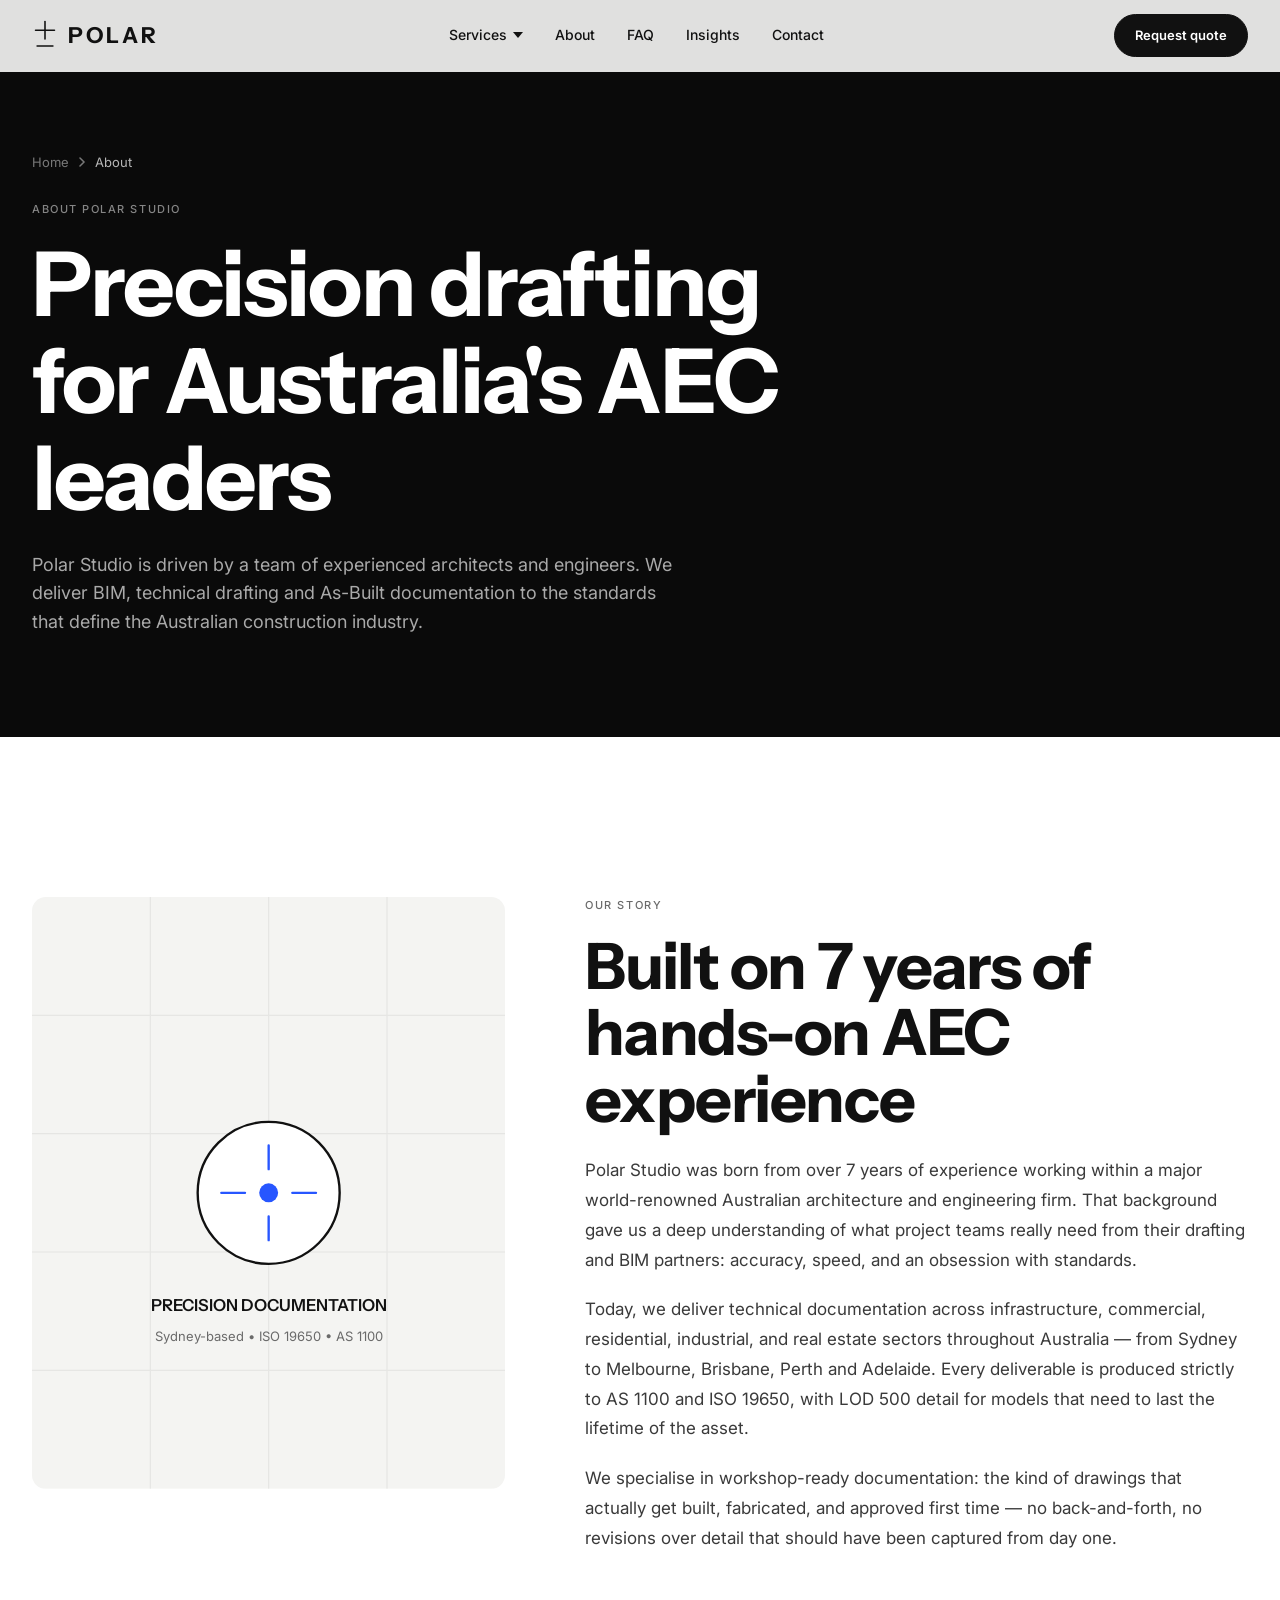
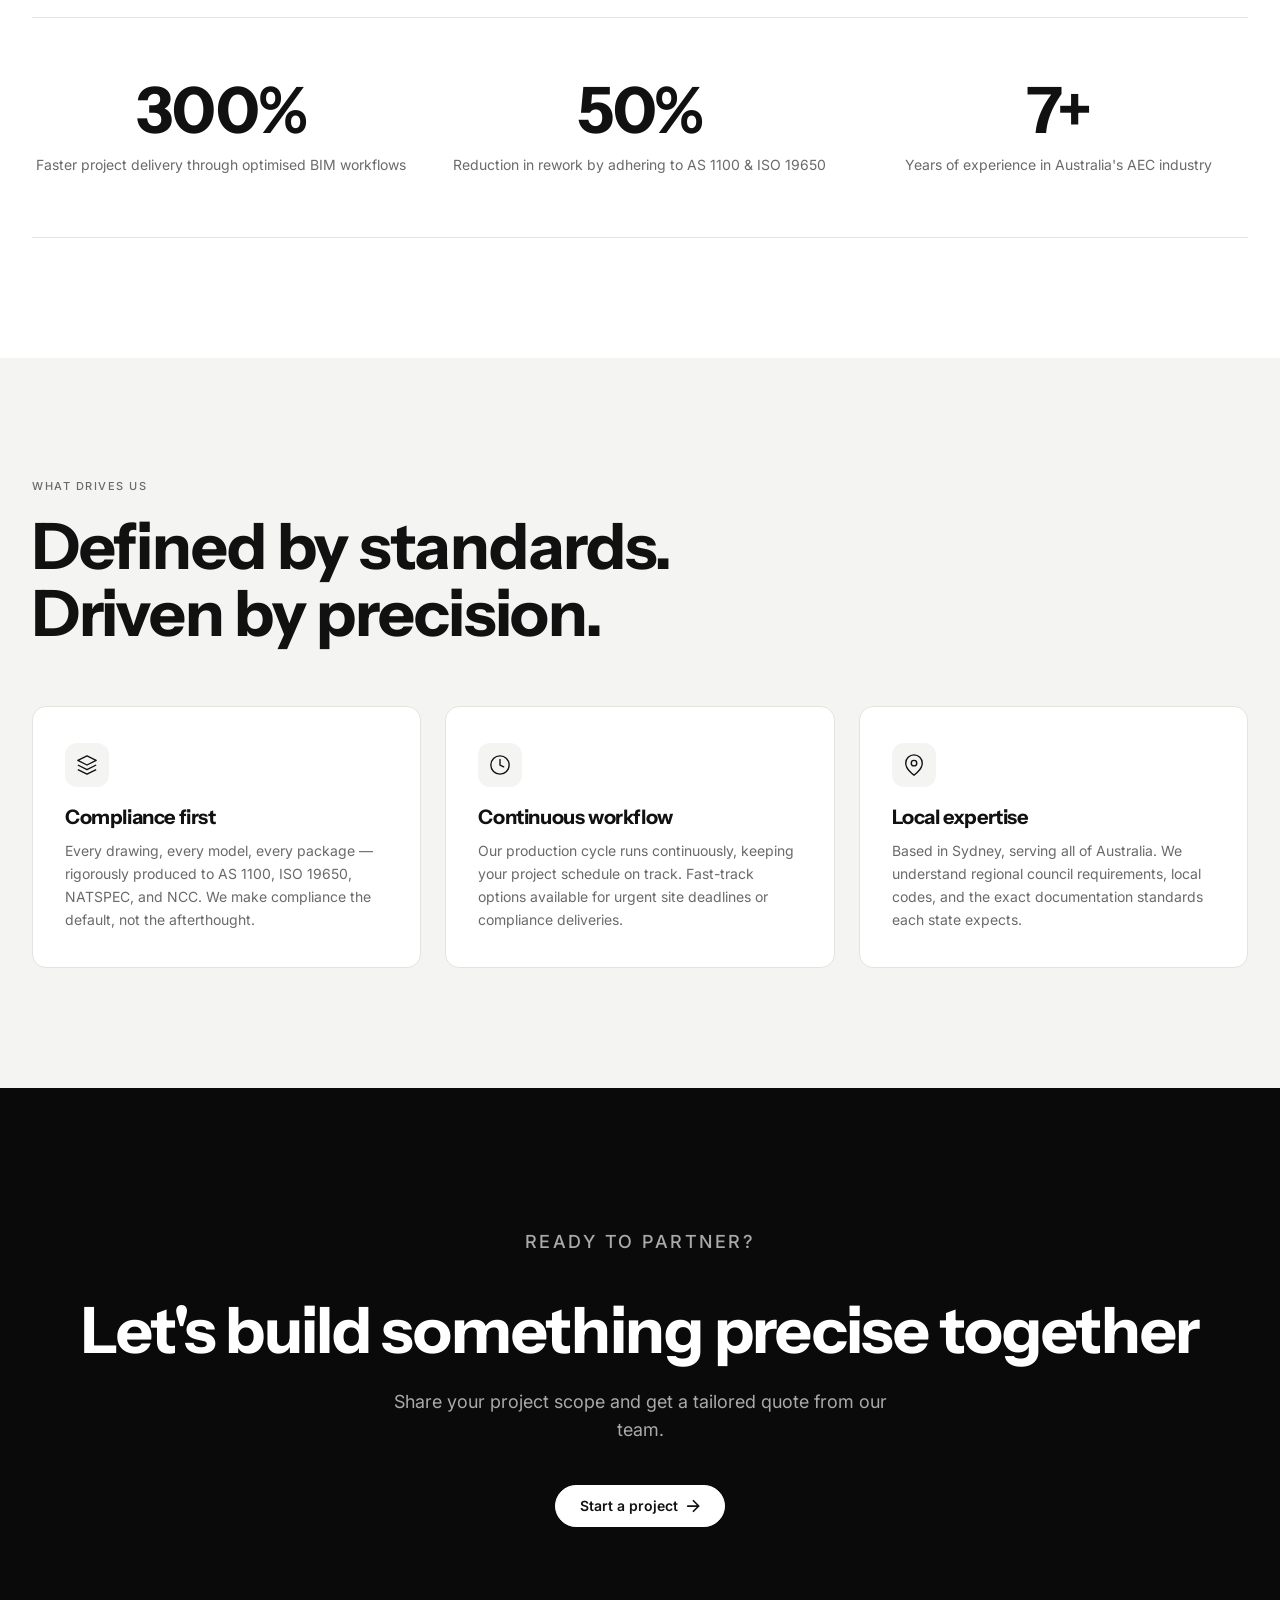
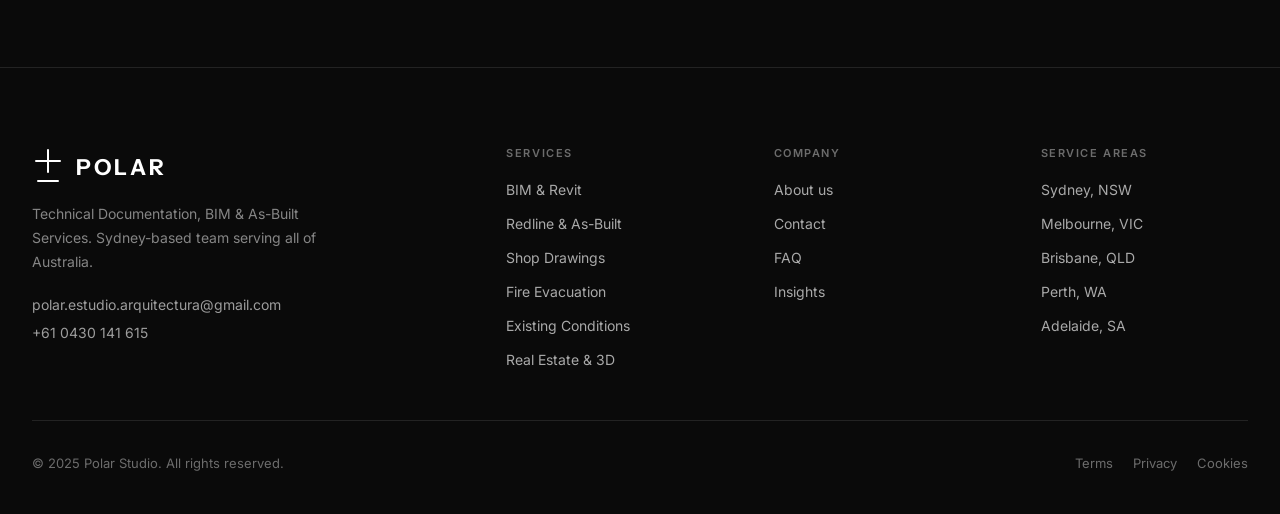
==== about.html @ b39fc2d1 "Add files via upload" ====
<!DOCTYPE html>
<html lang="en-AU">
<head>
<meta charset="UTF-8"/>
<meta name="viewport" content="width=device-width, initial-scale=1.0"/>
<title>About Polar Studio | BIM & Technical Drafting Experts Australia</title>
<meta name="description" content="Polar Studio is driven by experienced architects and engineers with 7+ years in BIM, technical drafting and As-Built services. AS 1100 & ISO 19650 compliant. Sydney-based, serving Australia."/>
<meta property="og:title" content="About Polar Studio | AEC Drafting Experts"/>
<meta property="og:description" content="7+ years delivering technical excellence in BIM, drafting and As-Built documentation across Australia."/>
<link rel="canonical" href="https://polarstudio.com.au/about.html"/>
<link rel="icon" href="favicon.svg" type="image/svg+xml"/>
<link rel="preconnect" href="https://fonts.googleapis.com"/>
<link rel="preconnect" href="https://fonts.gstatic.com" crossorigin/>
<link href="https://fonts.googleapis.com/css2?family=Instrument+Sans:wght@400;500;600;700&family=Inter:wght@300;400;500;600;700&display=swap" rel="stylesheet"/>
<link rel="stylesheet" href="polar.css"/>

<!-- Google Analytics 4 -->
<script async src="https://www.googletagmanager.com/gtag/js?id=G-6DPJ8CY549"></script>
<script>
  window.dataLayer = window.dataLayer || [];
  function gtag(){dataLayer.push(arguments);}
  gtag('js', new Date());
  gtag('config', 'G-6DPJ8CY549');
</script>

<style>
/* About-specific */
.values-grid { display: grid; grid-template-columns: repeat(3, 1fr); gap: 24px; margin-top: 60px; }
.value-card { background: var(--bg-alt); border: 1px solid var(--line); border-radius: var(--radius-lg); padding: 36px 32px; transition: border-color 0.2s, transform 0.2s; }
.value-card:hover { border-color: #c8c8c4; transform: translateY(-2px); }
.value-icon { width: 44px; height: 44px; display: flex; align-items: center; justify-content: center; background: var(--bg); border-radius: 12px; margin-bottom: 20px; }
.value-icon svg { width: 22px; height: 22px; }
.value-card h3 { font-size: 20px; margin-bottom: 10px; }
.value-card p { color: var(--ink-mute); font-size: 14px; line-height: 1.65; }
.stat-row { display: grid; grid-template-columns: repeat(3, 1fr); gap: 40px; margin-top: 64px; padding: 60px 0; border-top: 1px solid var(--line); border-bottom: 1px solid var(--line); }
.stat { text-align: center; }
.stat-num { font-family: var(--font-display); font-size: clamp(44px, 5vw, 64px); font-weight: 700; letter-spacing: -0.02em; line-height: 1; margin-bottom: 12px; }
.stat-label { font-size: 14px; color: var(--ink-mute); }
.mission-row { display: grid; grid-template-columns: 1fr 1.4fr; gap: 80px; align-items: start; margin-top: 40px; }
.mission-img { width: 100%; aspect-ratio: 4/5; object-fit: cover; border-radius: var(--radius-lg); }
@media (max-width: 768px) {
  .values-grid, .stat-row { grid-template-columns: 1fr; gap: 20px; }
  .mission-row { grid-template-columns: 1fr; gap: 32px; }
}
</style>
</head>
<body>

<!-- NAV (same shared structure) -->
<nav class="nav" id="mainNav">
  <div class="nav-inner">
    <a href="index.html" class="nav-logo">
      <svg class="nav-logo-icon" viewBox="0 0 32 38" fill="none"><line x1="16" y1="2" x2="16" y2="24" stroke="currentColor" stroke-width="2" stroke-linecap="round"/><line x1="4" y1="13" x2="28" y2="13" stroke="currentColor" stroke-width="2" stroke-linecap="round"/><line x1="6" y1="33" x2="26" y2="33" stroke="currentColor" stroke-width="2" stroke-linecap="round"/></svg>
      <span class="nav-logo-text">POLAR</span>
    </a>
    <div class="nav-links">
      <div class="nav-dropdown">
        <span class="nav-dropdown-toggle">Services <svg viewBox="0 0 10 6" fill="currentColor"><path d="M0 0l5 6 5-6z"/></svg></span>
        <div class="nav-dropdown-panel">
          <a href="index.html#bim" class="mega-link"><span class="mega-link-icon"><svg viewBox="0 0 24 24" fill="none"><path d="M12 2L2 7l10 5 10-5-10-5zM2 17l10 5 10-5M2 12l10 5 10-5" stroke="currentColor" stroke-width="1.5" stroke-linejoin="round"/></svg></span><div><strong>BIM &amp; Revit Support</strong><span>LOD 200–500, ISO 19650 certified</span></div></a>
          <a href="index.html#redline" class="mega-link"><span class="mega-link-icon"><svg viewBox="0 0 24 24" fill="none"><path d="M11 4H4a2 2 0 0 0-2 2v14a2 2 0 0 0 2 2h14a2 2 0 0 0 2-2v-7M18.5 2.5a2.1 2.1 0 0 1 3 3L12 15l-4 1 1-4z" stroke="currentColor" stroke-width="1.5" stroke-linecap="round" stroke-linejoin="round"/></svg></span><div><strong>Redline &amp; As-Built</strong><span>Convert markups to digital files</span></div></a>
          <a href="index.html#shop" class="mega-link"><span class="mega-link-icon"><svg viewBox="0 0 24 24" fill="none"><rect x="3" y="3" width="18" height="18" rx="2" stroke="currentColor" stroke-width="1.5"/><path d="M3 9h18M9 21V9" stroke="currentColor" stroke-width="1.5"/></svg></span><div><strong>Shop Drawings</strong><span>Fabrication-ready drafting</span></div></a>
          <a href="index.html#fire" class="mega-link"><span class="mega-link-icon"><svg viewBox="0 0 24 24" fill="none"><path d="M12 2s-5 5-5 10a5 5 0 0 0 10 0c0-3-2-5-2-8-2 2-3 5-3 5s-2-3 0-7z" stroke="currentColor" stroke-width="1.5" stroke-linejoin="round"/></svg></span><div><strong>Fire Evacuation</strong><span>AS 3745:2010 compliant</span></div></a>
          <a href="index.html#existing" class="mega-link"><span class="mega-link-icon"><svg viewBox="0 0 24 24" fill="none"><path d="M21 10c0 7-9 13-9 13s-9-6-9-13a9 9 0 0 1 18 0z" stroke="currentColor" stroke-width="1.5"/><circle cx="12" cy="10" r="3" stroke="currentColor" stroke-width="1.5"/></svg></span><div><strong>Existing Conditions</strong><span>Precise on-site measurement</span></div></a>
          <a href="index.html#realestate" class="mega-link"><span class="mega-link-icon"><svg viewBox="0 0 24 24" fill="none"><path d="M3 9l9-7 9 7v11a2 2 0 0 1-2 2H5a2 2 0 0 1-2-2z" stroke="currentColor" stroke-width="1.5"/><path d="M9 22V12h6v10" stroke="currentColor" stroke-width="1.5"/></svg></span><div><strong>Real Estate &amp; 3D</strong><span>Marketing visuals & rendering</span></div></a>
        </div>
      </div>
      <a href="about.html" class="nav-link">About</a>
      <a href="index.html#faq" class="nav-link">FAQ</a>
      <a href="insights.html" class="nav-link">Insights</a>
      <a href="contact.html" class="nav-link">Contact</a>
    </div>
    <a href="contact.html" class="nav-cta">Request quote</a>
    <button class="nav-mobile-toggle" id="mobileToggle" aria-label="Menu" aria-expanded="false">
      <svg class="icon-menu" viewBox="0 0 24 24" fill="none" stroke="currentColor" stroke-width="1.5"><line x1="4" y1="12" x2="20" y2="12"/><line x1="4" y1="6" x2="20" y2="6"/><line x1="4" y1="18" x2="20" y2="18"/></svg>
      <svg class="icon-close" viewBox="0 0 24 24" fill="none" stroke="currentColor" stroke-width="1.5"><line x1="6" y1="6" x2="18" y2="18"/><line x1="18" y1="6" x2="6" y2="18"/></svg>
    </button>
  </div>
  <div id="mm" class="mobile-menu">
    <a href="index.html#bim">BIM &amp; Revit Support</a>
    <a href="index.html#redline">Redline &amp; As-Built</a>
    <a href="index.html#shop">Shop Drawings</a>
    <a href="index.html#fire">Fire Evacuation</a>
    <a href="index.html#existing">Existing Conditions</a>
    <a href="index.html#realestate">Real Estate &amp; 3D</a>
    <a href="about.html">About</a>
    <a href="index.html#faq">FAQ</a>
    <a href="insights.html">Insights</a>
    <a href="contact.html" class="mobile-cta">Request quote →</a>
  </div>
</nav>

<!-- PAGE HERO -->
<section class="page-hero">
  <div class="container">
    <nav class="breadcrumb" aria-label="Breadcrumb">
      <a href="index.html">Home</a>
      <svg width="10" height="10" viewBox="0 0 10 10" fill="none"><path d="M3 1l4 4-4 4" stroke="currentColor" stroke-width="1.5" stroke-linecap="round"/></svg>
      <span>About</span>
    </nav>
    <p class="eyebrow">About Polar Studio</p>
    <h1 class="h1">Precision drafting<br/>for Australia's AEC leaders</h1>
    <p class="lead">Polar Studio is driven by a team of experienced architects and engineers. We deliver BIM, technical drafting and As-Built documentation to the standards that define the Australian construction industry.</p>
  </div>
</section>

<!-- STORY SECTION -->
<section class="section section-white">
  <div class="container">
    <div class="mission-row">
      <svg class="mission-img" viewBox="0 0 400 500" fill="none" xmlns="http://www.w3.org/2000/svg" role="img" aria-label="Polar Studio technical team">
        <rect width="400" height="500" fill="#f4f4f2"/>
        <g opacity="0.06">
          <line x1="0" y1="100" x2="400" y2="100" stroke="#111" stroke-width="1"/>
          <line x1="0" y1="200" x2="400" y2="200" stroke="#111" stroke-width="1"/>
          <line x1="0" y1="300" x2="400" y2="300" stroke="#111" stroke-width="1"/>
          <line x1="0" y1="400" x2="400" y2="400" stroke="#111" stroke-width="1"/>
          <line x1="100" y1="0" x2="100" y2="500" stroke="#111" stroke-width="1"/>
          <line x1="200" y1="0" x2="200" y2="500" stroke="#111" stroke-width="1"/>
          <line x1="300" y1="0" x2="300" y2="500" stroke="#111" stroke-width="1"/>
        </g>
        <g transform="translate(200, 250)">
          <circle cx="0" cy="0" r="60" fill="white" stroke="#111" stroke-width="2"/>
          <path d="M0,-40 L0,-20 M-40,0 L-20,0 M40,0 L20,0 M0,20 L0,40" stroke="#2756ff" stroke-width="2" stroke-linecap="round"/>
          <circle cx="0" cy="0" r="8" fill="#2756ff"/>
        </g>
        <text x="200" y="350" font-family="Instrument Sans, sans-serif" font-size="14" font-weight="600" fill="#111" text-anchor="middle">PRECISION DOCUMENTATION</text>
        <text x="200" y="375" font-family="Inter, sans-serif" font-size="11" fill="#6a6a6a" text-anchor="middle">Sydney-based • ISO 19650 • AS 1100</text>
      </svg>
      <div>
        <p class="eyebrow">Our Story</p>
        <h2 class="h2" style="margin-bottom:24px;">Built on 7 years of hands-on AEC experience</h2>
        <p style="font-size:17px; color:var(--ink-soft); line-height:1.75; margin-bottom:20px;">Polar Studio was born from over 7 years of experience working within a major world-renowned Australian architecture and engineering firm. That background gave us a deep understanding of what project teams really need from their drafting and BIM partners: accuracy, speed, and an obsession with standards.</p>
        <p style="font-size:17px; color:var(--ink-soft); line-height:1.75; margin-bottom:20px;">Today, we deliver technical documentation across infrastructure, commercial, residential, industrial, and real estate sectors throughout Australia — from Sydney to Melbourne, Brisbane, Perth and Adelaide. Every deliverable is produced strictly to AS 1100 and ISO 19650, with LOD 500 detail for models that need to last the lifetime of the asset.</p>
        <p style="font-size:17px; color:var(--ink-soft); line-height:1.75;">We specialise in workshop-ready documentation: the kind of drawings that actually get built, fabricated, and approved first time — no back-and-forth, no revisions over detail that should have been captured from day one.</p>
      </div>
    </div>

    <!-- Stats row -->
    <div class="stat-row">
      <div class="stat">
        <div class="stat-num">300%</div>
        <div class="stat-label">Faster project delivery through optimised BIM workflows</div>
      </div>
      <div class="stat">
        <div class="stat-num">50%</div>
        <div class="stat-label">Reduction in rework by adhering to AS 1100 &amp; ISO 19650</div>
      </div>
      <div class="stat">
        <div class="stat-num">7+</div>
        <div class="stat-label">Years of experience in Australia's AEC industry</div>
      </div>
    </div>
  </div>
</section>

<!-- VALUES SECTION -->
<section class="section">
  <div class="container">
    <div style="max-width:640px;">
      <p class="eyebrow">What drives us</p>
      <h2 class="h2">Defined by standards.<br/>Driven by precision.</h2>
    </div>
    <div class="values-grid">
      <div class="value-card">
        <div class="value-icon">
          <svg viewBox="0 0 24 24" fill="none"><path d="M12 2L2 7l10 5 10-5-10-5zM2 17l10 5 10-5M2 12l10 5 10-5" stroke="currentColor" stroke-width="1.5" stroke-linejoin="round"/></svg>
        </div>
        <h3 class="h4">Compliance first</h3>
        <p>Every drawing, every model, every package — rigorously produced to AS 1100, ISO 19650, NATSPEC, and NCC. We make compliance the default, not the afterthought.</p>
      </div>
      <div class="value-card">
        <div class="value-icon">
          <svg viewBox="0 0 24 24" fill="none"><circle cx="12" cy="12" r="10" stroke="currentColor" stroke-width="1.5"/><path d="M12 6v6l4 2" stroke="currentColor" stroke-width="1.5" stroke-linecap="round"/></svg>
        </div>
        <h3 class="h4">Continuous workflow</h3>
        <p>Our production cycle runs continuously, keeping your project schedule on track. Fast-track options available for urgent site deadlines or compliance deliveries.</p>
      </div>
      <div class="value-card">
        <div class="value-icon">
          <svg viewBox="0 0 24 24" fill="none"><path d="M21 10c0 7-9 13-9 13s-9-6-9-13a9 9 0 0 1 18 0z" stroke="currentColor" stroke-width="1.5"/><circle cx="12" cy="10" r="3" stroke="currentColor" stroke-width="1.5"/></svg>
        </div>
        <h3 class="h4">Local expertise</h3>
        <p>Based in Sydney, serving all of Australia. We understand regional council requirements, local codes, and the exact documentation standards each state expects.</p>
      </div>
    </div>
  </div>
</section>

<!-- CTA -->
<section class="cta-final">
  <div class="container">
    <p class="eyebrow">Ready to partner?</p>
    <h2 class="h2" style="color:var(--bg-alt);">Let's build something precise together</h2>
    <p>Share your project scope and get a tailored quote from our team.</p>
    <a href="contact.html" class="btn btn-light btn-arrow">Start a project
      <svg viewBox="0 0 16 16" fill="none"><path d="M2 8h12.5M14.5 8L8.5 2M14.5 8l-6 6" stroke="currentColor" stroke-width="2" stroke-linecap="round" stroke-linejoin="round"/></svg>
    </a>
  </div>
</section>

<!-- FOOTER -->
<footer>
  <div class="container">
    <div class="footer-grid">
      <div class="footer-brand-block">
        <a href="index.html" class="footer-logo">
          <svg class="footer-logo-icon" viewBox="0 0 32 38" fill="none"><line x1="16" y1="2" x2="16" y2="24" stroke="currentColor" stroke-width="2" stroke-linecap="round"/><line x1="4" y1="13" x2="28" y2="13" stroke="currentColor" stroke-width="2" stroke-linecap="round"/><line x1="6" y1="33" x2="26" y2="33" stroke="currentColor" stroke-width="2" stroke-linecap="round"/></svg>
          <span class="footer-brand-text">POLAR</span>
        </a>
        <p class="footer-desc">Technical Documentation, BIM &amp; As-Built Services. Sydney-based team serving all of Australia.</p>
        <div class="footer-contact">
          <a href="mailto:polar.estudio.arquitectura@gmail.com">polar.estudio.arquitectura@gmail.com</a>
          <a href="tel:+610430141615">+61 0430 141 615</a>
        </div>
      </div>
      <div class="footer-col">
        <h4>Services</h4>
        <ul>
          <li><a href="index.html#bim">BIM &amp; Revit</a></li>
          <li><a href="index.html#redline">Redline &amp; As-Built</a></li>
          <li><a href="index.html#shop">Shop Drawings</a></li>
          <li><a href="index.html#fire">Fire Evacuation</a></li>
          <li><a href="index.html#existing">Existing Conditions</a></li>
          <li><a href="index.html#realestate">Real Estate &amp; 3D</a></li>
        </ul>
      </div>
      <div class="footer-col">
        <h4>Company</h4>
        <ul>
          <li><a href="about.html">About us</a></li>
          <li><a href="contact.html">Contact</a></li>
          <li><a href="index.html#faq">FAQ</a></li>
          <li><a href="insights.html">Insights</a></li>
        </ul>
      </div>
      <div class="footer-col">
        <h4>Service Areas</h4>
        <ul>
          <li><a href="index.html">Sydney, NSW</a></li>
          <li><a href="index.html">Melbourne, VIC</a></li>
          <li><a href="index.html">Brisbane, QLD</a></li>
          <li><a href="index.html">Perth, WA</a></li>
          <li><a href="index.html">Adelaide, SA</a></li>
        </ul>
      </div>
    </div>
    <div class="footer-bottom">
      <span>© 2025 Polar Studio. All rights reserved.</span>
      <div class="footer-bottom-links">
        <a href="#">Terms</a>
        <a href="#">Privacy</a>
        <a href="#">Cookies</a>
      </div>
    </div>
  </div>
</footer>

<script>
// Nav scroll state
const nav = document.getElementById('mainNav');
window.addEventListener('scroll', () => { nav.classList.toggle('scrolled', window.scrollY > 20); });

// Mobile menu toggle (hamburger <-> X icon, body lock, close on link click)
const mm = document.getElementById('mm');
const mobileToggle = document.getElementById('mobileToggle');
mobileToggle.addEventListener('click', () => {
  const isOpen = mm.classList.toggle('open');
  document.body.classList.toggle('menu-open', isOpen);
  mobileToggle.setAttribute('aria-expanded', isOpen ? 'true' : 'false');
});
// Close mobile menu when any link is clicked
document.querySelectorAll('#mm a').forEach(a => {
  a.addEventListener('click', () => {
    mm.classList.remove('open');
    document.body.classList.remove('menu-open');
    mobileToggle.setAttribute('aria-expanded', 'false');
  });
});
// Close on Escape key
document.addEventListener('keydown', (e) => {
  if (e.key === 'Escape' && mm.classList.contains('open')) {
    mm.classList.remove('open');
    document.body.classList.remove('menu-open');
    mobileToggle.setAttribute('aria-expanded', 'false');
  }
});
</script>

</body>
</html>
---- polar.css ----
/* ═══════════════════════════════════════════
   POLAR STUDIO — v1.1 (dropdown + mobile fixes)
   ═══════════════════════════════════════════ */

*, *::before, *::after { box-sizing: border-box; margin: 0; padding: 0; }

:root {
  --bg: #f4f4f2;
  --bg-alt: #ffffff;
  --bg-dark: #0a0a0a;
  --ink: #111111;
  --ink-soft: #3a3a3a;
  --ink-mute: #6a6a6a;
  --line: #e4e3df;
  --line-dark: rgba(255,255,255,0.1);
  --accent: #2756ff;
  --font-display: 'Instrument Sans', sans-serif;
  --font-body: 'Inter', sans-serif;
  --nav-h: 72px;
  --radius: 10px;
  --radius-lg: 14px;
  --ease: cubic-bezier(.2,.6,.2,1);
}

html { scroll-behavior: smooth; }
body {
  font-family: var(--font-body);
  background: var(--bg);
  color: var(--ink);
  font-size: 15px;
  line-height: 1.6;
  -webkit-font-smoothing: antialiased;
  overflow-x: hidden;
}
a { text-decoration: none; color: inherit; }
ul { list-style: none; }
img { display: block; max-width: 100%; }
button { font-family: inherit; cursor: pointer; border: none; background: none; }

/* ═══ NAV ═══ */
.nav {
  position: fixed;
  top: 0; left: 0; right: 0;
  z-index: 100;
  height: var(--nav-h);
  display: flex;
  align-items: center;
  transition: background 0.3s var(--ease), border-color 0.3s var(--ease);
  background: rgba(244,244,242,0.92);
  backdrop-filter: blur(12px);
  -webkit-backdrop-filter: blur(12px);
  border-bottom: 1px solid transparent;
}
.nav.scrolled { border-bottom-color: var(--line); }
.nav-inner {
  max-width: 1280px;
  margin: 0 auto;
  padding: 0 32px;
  width: 100%;
  display: flex;
  align-items: center;
  justify-content: space-between;
  gap: 24px;
}
.nav-logo {
  display: flex;
  align-items: center;
  gap: 10px;
  color: var(--ink);
  z-index: 101;
}
.nav-logo-icon { width: 26px; height: 30px; flex-shrink: 0; }
.nav-logo-text {
  font-family: var(--font-display);
  font-size: 22px;
  font-weight: 700;
  letter-spacing: 0.12em;
}
.nav-links {
  display: flex;
  align-items: center;
  gap: 4px;
}
.nav-link {
  color: var(--ink);
  font-size: 14px;
  font-weight: 500;
  padding: 8px 14px;
  border-radius: 8px;
  transition: background 0.15s;
  cursor: pointer;
}
.nav-link:hover { background: rgba(0,0,0,0.05); }

/* ═══ DROPDOWN (fixed gap + click support) ═══ */
.nav-dropdown { position: relative; }
.nav-dropdown-toggle {
  display: flex; align-items: center; gap: 6px;
  color: var(--ink);
  font-size: 14px; font-weight: 500;
  padding: 8px 14px;
  border-radius: 8px;
  user-select: none;
  cursor: pointer;
  transition: background 0.15s;
}
.nav-dropdown-toggle:hover { background: rgba(0,0,0,0.05); }
.nav-dropdown-toggle svg { width: 10px; height: 10px; transition: transform 0.2s; }

/* Invisible bridge — prevents hover loss between toggle and panel */
.nav-dropdown::after {
  content: '';
  position: absolute;
  top: 100%;
  left: 0;
  right: 0;
  height: 16px;
  background: transparent;
  pointer-events: none;
}
@media (hover: hover) {
  .nav-dropdown:hover::after { pointer-events: auto; }
  .nav-dropdown:hover .nav-dropdown-panel { display: grid; }
  .nav-dropdown:hover .nav-dropdown-toggle svg { transform: rotate(180deg); }
}

/* Click-based state (for touch devices) */
.nav-dropdown.open .nav-dropdown-panel { display: grid; }
.nav-dropdown.open .nav-dropdown-toggle svg { transform: rotate(180deg); }

.nav-dropdown-panel {
  display: none;
  position: absolute;
  top: calc(100% + 10px);
  left: 50%;
  transform: translateX(-50%);
  background: var(--bg-alt);
  border: 1px solid var(--line);
  border-radius: 12px;
  padding: 20px;
  min-width: 680px;
  gap: 20px;
  grid-template-columns: 1fr 1fr;
  box-shadow: 0 20px 60px rgba(0,0,0,0.12);
  z-index: 1000;
}

.mega-link {
  display: flex; align-items: flex-start; gap: 12px;
  padding: 10px 12px;
  border-radius: 8px;
  transition: background 0.15s;
  cursor: pointer;
}
.mega-link:hover { background: rgba(0,0,0,0.04); }
.mega-link-icon {
  width: 30px; height: 30px;
  background: var(--bg);
  border-radius: 8px;
  display: flex; align-items: center; justify-content: center;
  flex-shrink: 0;
}
.mega-link-icon svg { width: 16px; height: 16px; }
.mega-link strong { display: block; font-size: 13px; font-weight: 600; margin-bottom: 2px; }
.mega-link span { font-size: 12px; color: var(--ink-mute); line-height: 1.4; }

.nav-cta {
  display: inline-flex;
  align-items: center;
  padding: 10px 20px;
  background: var(--ink);
  color: var(--bg-alt);
  border-radius: 100px;
  font-size: 13px;
  font-weight: 600;
  transition: transform 0.15s, background 0.15s;
  border: 1px solid var(--ink);
}
.nav-cta:hover { background: #000; transform: translateY(-1px); }

/* ═══ MOBILE TOGGLE (hamburger ↔ X) ═══ */
.nav-mobile-toggle {
  display: none;
  color: var(--ink);
  padding: 8px;
  z-index: 101;
  width: 40px;
  height: 40px;
  align-items: center;
  justify-content: center;
}
.nav-mobile-toggle svg { width: 24px; height: 24px; }
.nav-mobile-toggle .icon-close { display: none; }
body.menu-open .nav-mobile-toggle .icon-menu { display: none; }
body.menu-open .nav-mobile-toggle .icon-close { display: block; }

/* ═══ MOBILE MENU (full-screen scrollable) ═══ */
.mobile-menu {
  display: none;
  position: fixed;
  top: var(--nav-h);
  left: 0;
  right: 0;
  bottom: 0;
  background: var(--bg-alt);
  padding: 16px 24px 40px;
  overflow-y: auto;
  -webkit-overflow-scrolling: touch;
  z-index: 99;
  flex-direction: column;
  gap: 0;
}
.mobile-menu.open { display: flex; }

.mobile-menu-section {
  font-size: 11px;
  font-weight: 600;
  letter-spacing: 0.12em;
  text-transform: uppercase;
  color: var(--ink-mute);
  padding: 16px 0 4px;
  margin-top: 8px;
}
.mobile-menu-section:first-child { margin-top: 0; }

.mobile-menu a {
  color: var(--ink);
  font-size: 16px;
  padding: 14px 0;
  border-bottom: 1px solid var(--line);
  font-weight: 500;
}
.mobile-menu a:last-of-type { border-bottom: none; }

.mobile-menu .mobile-cta {
  background: var(--ink);
  color: var(--bg-alt);
  text-align: center;
  border-radius: 100px;
  padding: 16px;
  border-bottom: none;
  margin-top: 20px;
  font-weight: 600;
  font-size: 15px;
}

/* Prevent body scroll when menu is open */
body.menu-open { overflow: hidden; }

/* ═══ BUTTONS ═══ */
.btn {
  display: inline-flex;
  align-items: center;
  gap: 8px;
  padding: 13px 24px;
  border-radius: 100px;
  font-size: 14px;
  font-weight: 600;
  transition: transform 0.15s, background 0.15s, border-color 0.15s;
  cursor: pointer;
  font-family: var(--font-body);
  border: 1px solid transparent;
  line-height: 1;
}
.btn-dark { background: var(--ink); color: var(--bg-alt); border-color: var(--ink); }
.btn-dark:hover { background: #000; transform: translateY(-1px); }
.btn-light { background: var(--bg-alt); color: var(--ink); border-color: var(--bg-alt); }
.btn-light:hover { transform: translateY(-1px); background: #fff; }
.btn-ghost { background: transparent; color: var(--ink); border-color: var(--ink); }
.btn-ghost:hover { background: var(--ink); color: var(--bg-alt); }
.btn-ghost-light { background: transparent; color: var(--bg-alt); border-color: rgba(255,255,255,0.35); }
.btn-ghost-light:hover { border-color: var(--bg-alt); background: rgba(255,255,255,0.08); }
.btn-arrow svg { width: 14px; height: 14px; transition: transform 0.2s; }
.btn-arrow:hover svg { transform: translateX(3px); }

/* ═══ CONTAINER & SECTIONS ═══ */
.container { max-width: 1280px; margin: 0 auto; padding: 0 32px; }
.section { padding: 120px 0; scroll-margin-top: var(--nav-h); }
.section-sm { padding: 80px 0; }
.section-dark { background: var(--bg-dark); color: var(--bg-alt); }
.section-white { background: var(--bg-alt); }

.eyebrow {
  font-size: 11px;
  font-weight: 500;
  letter-spacing: 0.14em;
  text-transform: uppercase;
  color: var(--ink-mute);
  margin-bottom: 18px;
  display: block;
}
.section-dark .eyebrow { color: rgba(255,255,255,0.5); }

h1, h2, h3, h4 { font-family: var(--font-display); font-weight: 700; letter-spacing: -0.02em; line-height: 1.08; }
.h1 { font-size: clamp(38px, 7vw, 96px); }
.h2 { font-size: clamp(28px, 5vw, 64px); line-height: 1.04; }
.h3 { font-size: clamp(22px, 3vw, 34px); }
.h4 { font-size: 18px; }

.lead {
  font-size: 18px;
  color: var(--ink-mute);
  line-height: 1.6;
  max-width: 620px;
}
.section-dark .lead { color: rgba(255,255,255,0.65); }

/* ═══ HERO ═══ */
.hero {
  position: relative;
  min-height: 100vh;
  padding-top: var(--nav-h);
  background: var(--bg-dark);
  overflow: hidden;
  display: flex;
  align-items: center;
  color: var(--bg-alt);
}
.hero::before {
  content: '';
  position: absolute;
  inset: 0;
  background-image: url('assets/images/hero/hero-main.jpg');
  background-size: cover;
  background-position: center;
  opacity: 0.35;
}
.hero::after {
  content: '';
  position: absolute;
  inset: 0;
  background: linear-gradient(180deg, rgba(10,10,10,0.6) 0%, rgba(10,10,10,0.4) 50%, rgba(10,10,10,0.8) 100%);
}
.hero-inner {
  position: relative;
  z-index: 2;
  max-width: 1280px;
  margin: 0 auto;
  padding: 120px 32px 100px;
  width: 100%;
}
.hero .eyebrow { color: rgba(255,255,255,0.6); margin-bottom: 28px; }
.hero h1 { color: var(--bg-alt); max-width: 900px; margin-bottom: 40px; }
.hero-actions { display: flex; gap: 12px; flex-wrap: wrap; }

/* ═══ PRECISION GRID ═══ */
.precision-grid {
  display: grid;
  grid-template-columns: 2fr 1fr 1fr 1fr;
  grid-template-rows: auto auto;
  gap: 14px;
  margin-top: 60px;
}
.p-card {
  background: var(--bg-alt);
  border: 1px solid var(--line);
  border-radius: var(--radius-lg);
  padding: 28px;
  display: flex;
  flex-direction: column;
  transition: border-color 0.2s, transform 0.2s;
}
.p-card:hover { border-color: #c8c8c4; transform: translateY(-2px); }
.p-card-big { grid-column: 1 / 3; grid-row: 1 / 3; padding: 0; overflow: hidden; }
.p-card-big-img { width: 100%; aspect-ratio: 16/10; object-fit: cover; display: block; }
.p-card-big-body { padding: 28px 32px 32px; }
.p-card-eyebrow {
  font-size: 11px; font-weight: 600; letter-spacing: 0.12em;
  text-transform: uppercase; color: var(--ink-mute); margin-bottom: 10px;
}
.p-card h3 { font-size: 20px; margin-bottom: 10px; }
.p-card p { font-size: 14px; color: var(--ink-mute); line-height: 1.6; }
.p-num {
  font-family: var(--font-display);
  font-size: clamp(42px, 5vw, 64px);
  font-weight: 700;
  letter-spacing: -0.03em;
  line-height: 0.9;
  margin-bottom: auto;
}
.p-icon {
  width: 38px; height: 38px;
  display: flex; align-items: center; justify-content: center;
  background: var(--bg);
  border-radius: 10px;
  margin-bottom: auto;
}
.p-icon svg { width: 20px; height: 20px; }

.text-link {
  display: inline-flex; align-items: center; gap: 6px;
  font-size: 13px; font-weight: 600;
  color: var(--ink);
  margin-top: 14px;
  align-self: flex-start;
  border-bottom: 1.5px solid var(--ink);
  padding-bottom: 1px;
  transition: opacity 0.15s;
}
.text-link:hover { opacity: 0.5; }
.text-link svg { width: 12px; height: 12px; }

/* ═══ SERVICE BLOCKS ═══ */
.service-block {
  padding: 120px 0;
  border-top: 1px solid var(--line);
  scroll-margin-top: var(--nav-h);
}
.service-block:first-child { border-top: none; }
.service-row {
  display: grid;
  grid-template-columns: 1fr 1fr;
  gap: 80px;
  align-items: center;
}
.service-row.reverse { direction: rtl; }
.service-row.reverse > * { direction: ltr; }
.service-text { max-width: 520px; }
.service-text h2 { margin-bottom: 24px; }
.service-text .lead { margin-bottom: 32px; }
.service-features {
  list-style: none;
  padding: 0;
  margin: 0 0 32px;
  display: flex;
  flex-direction: column;
  gap: 14px;
}
.service-features li {
  display: flex;
  align-items: flex-start;
  gap: 12px;
  font-size: 15px;
  color: var(--ink-soft);
}
.service-features .check {
  width: 20px; height: 20px;
  background: var(--ink);
  border-radius: 50%;
  display: flex; align-items: center; justify-content: center;
  flex-shrink: 0;
  margin-top: 2px;
}
.service-features .check svg { width: 10px; height: 10px; color: var(--bg-alt); }
.service-img {
  width: 100%;
  aspect-ratio: 4/3;
  object-fit: cover;
  border-radius: var(--radius-lg);
}
.service-tag {
  display: inline-block;
  font-size: 11px;
  font-weight: 600;
  letter-spacing: 0.12em;
  text-transform: uppercase;
  color: var(--ink-mute);
  padding: 6px 12px;
  border: 1px solid var(--line);
  border-radius: 100px;
  margin-bottom: 20px;
}

/* ═══ STANDARDS ═══ */
.standards { padding: 80px 0; background: var(--bg-dark); color: var(--bg-alt); overflow: hidden; }
.standards-grid {
  display: grid;
  grid-template-columns: repeat(4, 1fr);
  gap: 1px;
  background: rgba(255,255,255,0.1);
  border: 1px solid rgba(255,255,255,0.1);
  border-radius: var(--radius-lg);
  overflow: hidden;
}
.std-cell { background: var(--bg-dark); padding: 36px 28px; text-align: center; }
.std-num {
  font-family: var(--font-display);
  font-size: clamp(28px, 3.5vw, 44px);
  font-weight: 700;
  letter-spacing: -0.02em;
  margin-bottom: 8px;
}
.std-label { font-size: 13px; color: rgba(255,255,255,0.55); }

/* ═══ FAQ ═══ */
.faq-list { border-top: 1px solid var(--line); margin-top: 40px; }
.faq-item { border-bottom: 1px solid var(--line); }
.faq-q {
  width: 100%;
  background: none;
  border: none;
  text-align: left;
  padding: 24px 0;
  font-size: 17px;
  font-weight: 500;
  font-family: var(--font-body);
  color: var(--ink);
  cursor: pointer;
  display: flex;
  justify-content: space-between;
  align-items: center;
  gap: 20px;
}
.faq-chev { flex-shrink: 0; transition: transform 0.25s; font-size: 22px; color: var(--ink-mute); line-height: 1; }
.faq-q.open .faq-chev { transform: rotate(45deg); }
.faq-a { max-height: 0; overflow: hidden; transition: max-height 0.3s ease; }
.faq-a-inner { padding: 0 0 24px; font-size: 15px; color: var(--ink-mute); line-height: 1.7; max-width: 800px; }

/* ═══ CTA FINAL ═══ */
.cta-final { background: var(--bg-dark); color: var(--bg-alt); padding: 140px 0; text-align: center; }
.cta-final h2 { margin-bottom: 24px; }
.cta-final p { color: rgba(255,255,255,0.65); font-size: 18px; max-width: 540px; margin: 0 auto 40px; }

/* ═══ FOOTER ═══ */
footer { background: var(--bg-dark); color: var(--bg-alt); padding: 80px 0 40px; border-top: 1px solid var(--line-dark); }
.footer-grid {
  display: grid;
  grid-template-columns: 2fr 1fr 1fr 1fr;
  gap: 60px;
  padding-bottom: 48px;
  border-bottom: 1px solid var(--line-dark);
  margin-bottom: 32px;
}
.footer-brand-block { max-width: 320px; }
.footer-logo { display: flex; align-items: center; gap: 12px; color: var(--bg-alt); margin-bottom: 16px; }
.footer-logo-icon { width: 32px; height: 38px; }
.footer-brand-text { font-family: var(--font-display); font-size: 22px; font-weight: 700; letter-spacing: 0.12em; }
.footer-desc { font-size: 14px; color: rgba(255,255,255,0.5); line-height: 1.7; margin-bottom: 20px; }
.footer-contact a { display: block; font-size: 14px; color: rgba(255,255,255,0.6); margin-bottom: 6px; transition: color 0.15s; }
.footer-contact a:hover { color: var(--bg-alt); }
.footer-col h4 { font-size: 11px; font-weight: 600; letter-spacing: 0.14em; text-transform: uppercase; color: rgba(255,255,255,0.4); margin-bottom: 18px; font-family: var(--font-body); }
.footer-col ul { display: flex; flex-direction: column; gap: 10px; }
.footer-col a { font-size: 14px; color: rgba(255,255,255,0.65); transition: color 0.15s; }
.footer-col a:hover { color: var(--bg-alt); }
.footer-bottom { display: flex; justify-content: space-between; align-items: center; gap: 16px; flex-wrap: wrap; }
.footer-bottom span, .footer-bottom a { font-size: 13px; color: rgba(255,255,255,0.4); }
.footer-bottom-links { display: flex; gap: 20px; }
.footer-bottom a:hover { color: var(--bg-alt); }

/* ═══ FORMS ═══ */
.form-field { display: flex; flex-direction: column; gap: 6px; margin-bottom: 20px; }
.form-field label { font-size: 12px; font-weight: 600; letter-spacing: 0.05em; text-transform: uppercase; color: var(--ink-mute); }
.form-input, .form-textarea, .form-select {
  width: 100%;
  padding: 14px 16px;
  border: 1px solid var(--line);
  border-radius: 10px;
  font-size: 15px;
  font-family: var(--font-body);
  color: var(--ink);
  background: var(--bg-alt);
  outline: none;
  transition: border-color 0.15s, box-shadow 0.15s;
}
.form-input:focus, .form-textarea:focus, .form-select:focus {
  border-color: var(--ink);
  box-shadow: 0 0 0 3px rgba(0,0,0,0.05);
}
.form-textarea { resize: vertical; min-height: 130px; }

/* ═══ BREADCRUMB ═══ */
.breadcrumb {
  display: flex; align-items: center; gap: 8px;
  font-size: 13px;
  color: rgba(255,255,255,0.45);
  margin-bottom: 28px;
}
.breadcrumb a { color: rgba(255,255,255,0.45); transition: color 0.15s; }
.breadcrumb a:hover { color: var(--bg-alt); }
.breadcrumb span { color: rgba(255,255,255,0.7); }

/* ═══ PAGE HERO (about/contact) ═══ */
.page-hero {
  padding-top: calc(var(--nav-h) + 80px);
  padding-bottom: 100px;
  background: var(--bg-dark);
  color: var(--bg-alt);
}
.page-hero h1 { color: var(--bg-alt); max-width: 900px; margin-bottom: 24px; }
.page-hero .lead { color: rgba(255,255,255,0.65); max-width: 640px; }
.page-hero .eyebrow { color: rgba(255,255,255,0.5); }

/* ═══ RESPONSIVE ═══ */

/* Tablet landscape & small desktop */
@media (max-width: 1024px) {
  .nav-inner { padding: 0 24px; }
  .precision-grid { grid-template-columns: 1fr 1fr; }
  .p-card-big { grid-column: 1 / 3; grid-row: 1; }
  .standards-grid { grid-template-columns: 1fr 1fr; }
  .footer-grid { grid-template-columns: 1fr 1fr; gap: 40px; }
  .service-row { gap: 48px; }
  .nav-dropdown-panel { min-width: 560px; }
}

/* Tablet portrait & mobile */
@media (max-width: 900px) {
  .nav-links, .nav-cta { display: none; }
  .nav-mobile-toggle { display: flex; }
}

@media (max-width: 768px) {
  .hero-inner { padding: 80px 24px 60px; }
  .section, .service-block { padding: 80px 0; }
  .container { padding: 0 20px; }
  .service-row { grid-template-columns: 1fr; gap: 32px; }
  .service-row.reverse { direction: ltr; }
  .precision-grid { grid-template-columns: 1fr; }
  .p-card-big { grid-column: 1; }
  .standards-grid { grid-template-columns: 1fr 1fr; }
  .footer-grid { grid-template-columns: 1fr 1fr; gap: 30px; }
  .footer-brand-block { grid-column: 1 / 3; }
  .nav-inner { padding: 0 20px; }
  .nav-dropdown-panel { min-width: auto; left: 0; right: 0; transform: none; }
}

@media (max-width: 480px) {
  .footer-grid { grid-template-columns: 1fr; }
  .footer-brand-block { grid-column: 1; }
  .standards-grid { grid-template-columns: 1fr; }
  .hero-inner { padding: 60px 20px 50px; }
  .cta-final { padding: 100px 0; }
  .section, .service-block { padding: 64px 0; }
}

/* ═══ ANIMATIONS ═══ */
@keyframes fadeUp {
  from { opacity: 0; transform: translateY(24px); }
  to { opacity: 1; transform: translateY(0); }
}
.reveal { opacity: 0; }
.reveal.in { animation: fadeUp 0.7s var(--ease) forwards; }

/* ═══ PREMIUM MICROINTERACTIONS ═══ */

/* Icon hover animation — subtle rotate + scale */
.p-card:hover .p-icon {
  animation: iconPulse 0.4s cubic-bezier(0.34, 1.56, 0.64, 1);
}
@keyframes iconPulse {
  0% { transform: scale(1) rotate(0deg); }
  50% { transform: scale(1.1) rotate(-5deg); }
  100% { transform: scale(1) rotate(0deg); }
}

/* Button arrow slide-in on hover */
.btn-arrow svg {
  transition: transform 0.3s var(--ease);
}
.btn-arrow:hover svg {
  transform: translateX(4px);
}

/* Enhanced form focus states with ring */
.form-input:focus,
.form-textarea:focus,
.form-select:focus {
  outline: none;
  border-color: var(--accent);
  box-shadow: 0 0 0 3px rgba(39, 86, 255, 0.1);
}

/* Service cards enhanced hover */
.p-card {
  transition: border-color 0.3s var(--ease), 
              transform 0.3s var(--ease), 
              box-shadow 0.3s var(--ease);
}
.p-card:hover {
  border-color: var(--accent);
  transform: translateY(-4px);
  box-shadow: 0 12px 32px rgba(0, 0, 0, 0.08);
}

/* Text link arrow slide */
.text-link svg {
  transition: transform 0.2s var(--ease);
}
.text-link:hover svg {
  transform: translateX(3px);
}

/* Stagger animation delays for grid items */
.precision-grid .p-card:nth-child(1) { animation-delay: 0ms; }
.precision-grid .p-card:nth-child(2) { animation-delay: 100ms; }
.precision-grid .p-card:nth-child(3) { animation-delay: 200ms; }
.precision-grid .p-card:nth-child(4) { animation-delay: 300ms; }
.precision-grid .p-card:nth-child(5) { animation-delay: 400ms; }

/* FAQ chevron rotation */
.faq-chev {
  transition: transform 0.3s var(--ease);
}
.faq-q.open .faq-chev {
  transform: rotate(45deg);
}

/* Smooth height transition for FAQ answers */
.faq-a {
  transition: max-height 0.3s var(--ease);
}

/* Button state transitions */
.btn {
  transition: background 0.2s var(--ease),
              transform 0.2s var(--ease),
              box-shadow 0.2s var(--ease);
}
.btn:active {
  transform: translateY(1px);
}

/* Service image subtle zoom on parent hover */
.service-block .service-img {
  transition: transform 0.4s var(--ease);
}
.service-block:hover .service-img {
  transform: scale(1.02);
}

/* Reduce motion for accessibility */
@media (prefers-reduced-motion: reduce) {
  *,
  *::before,
  *::after {
    animation-duration: 0.01ms !important;
    animation-iteration-count: 1 !important;
    transition-duration: 0.01ms !important;
  }
}
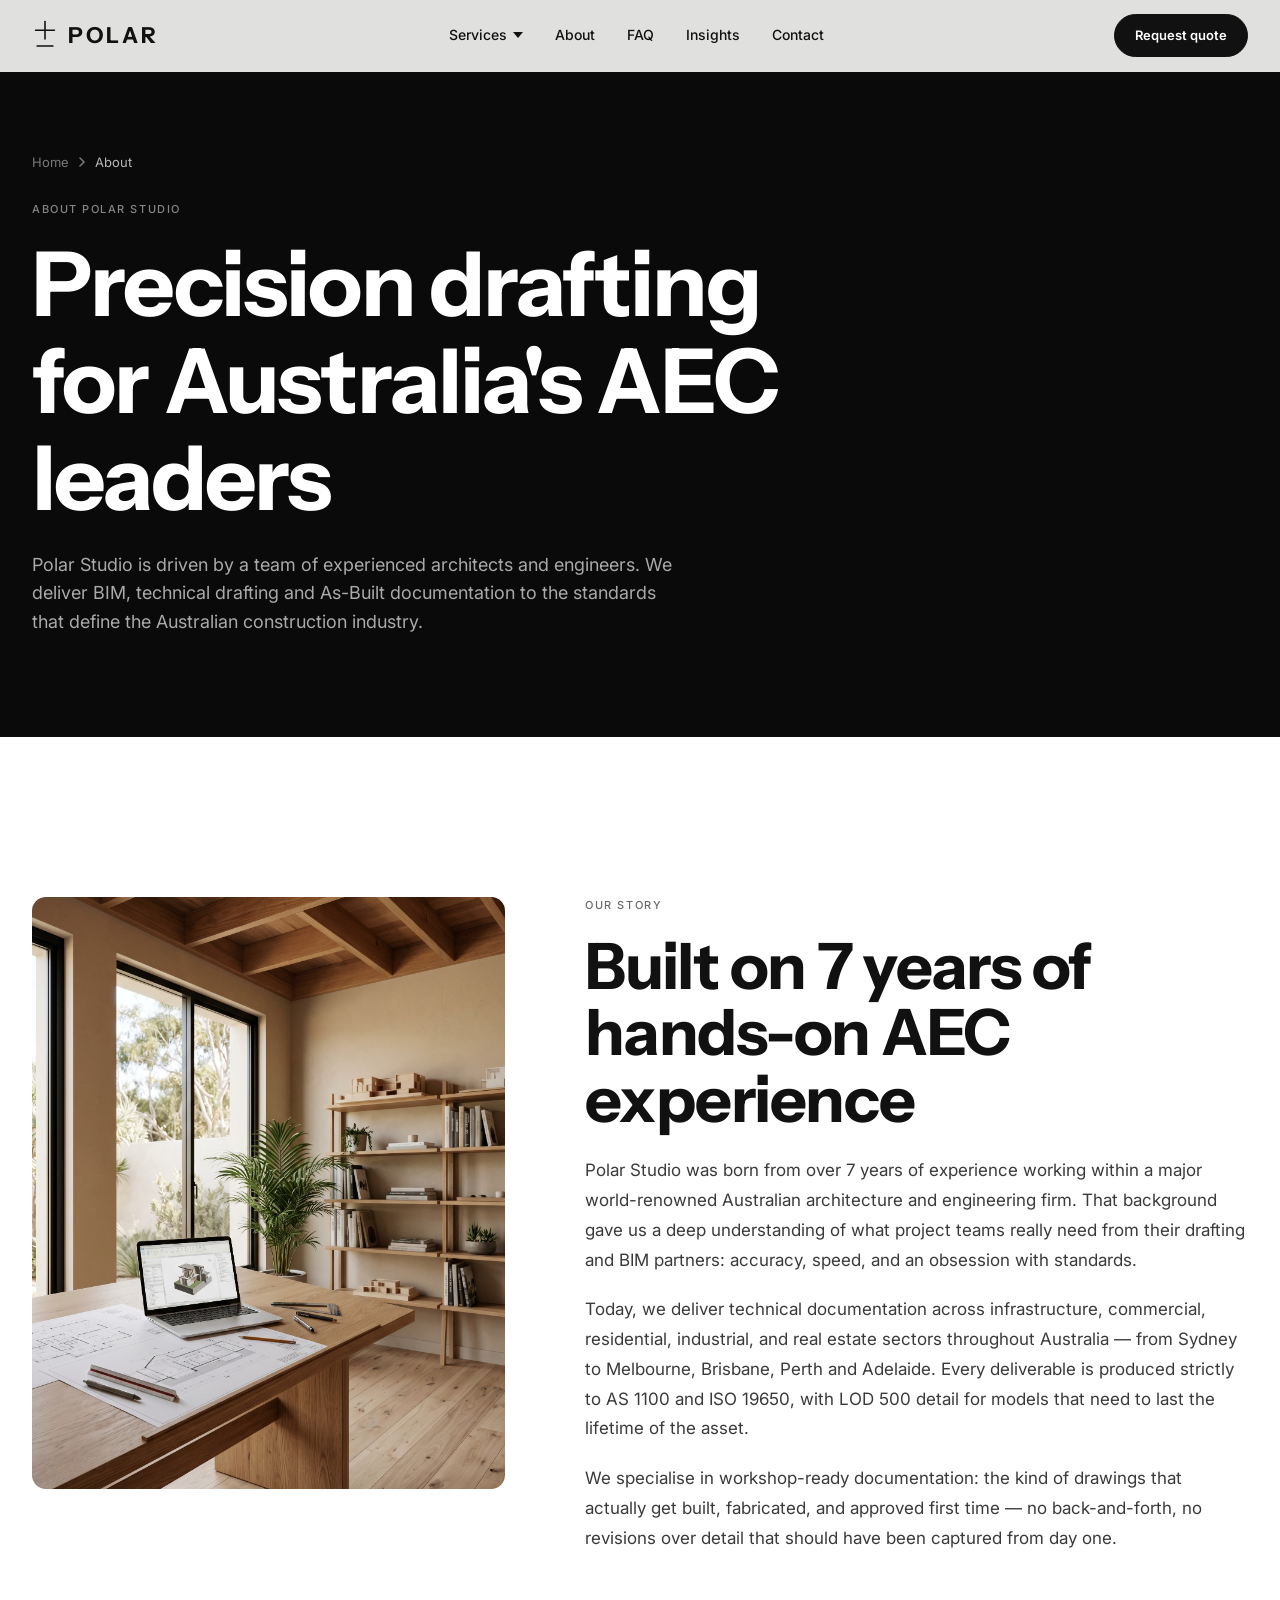
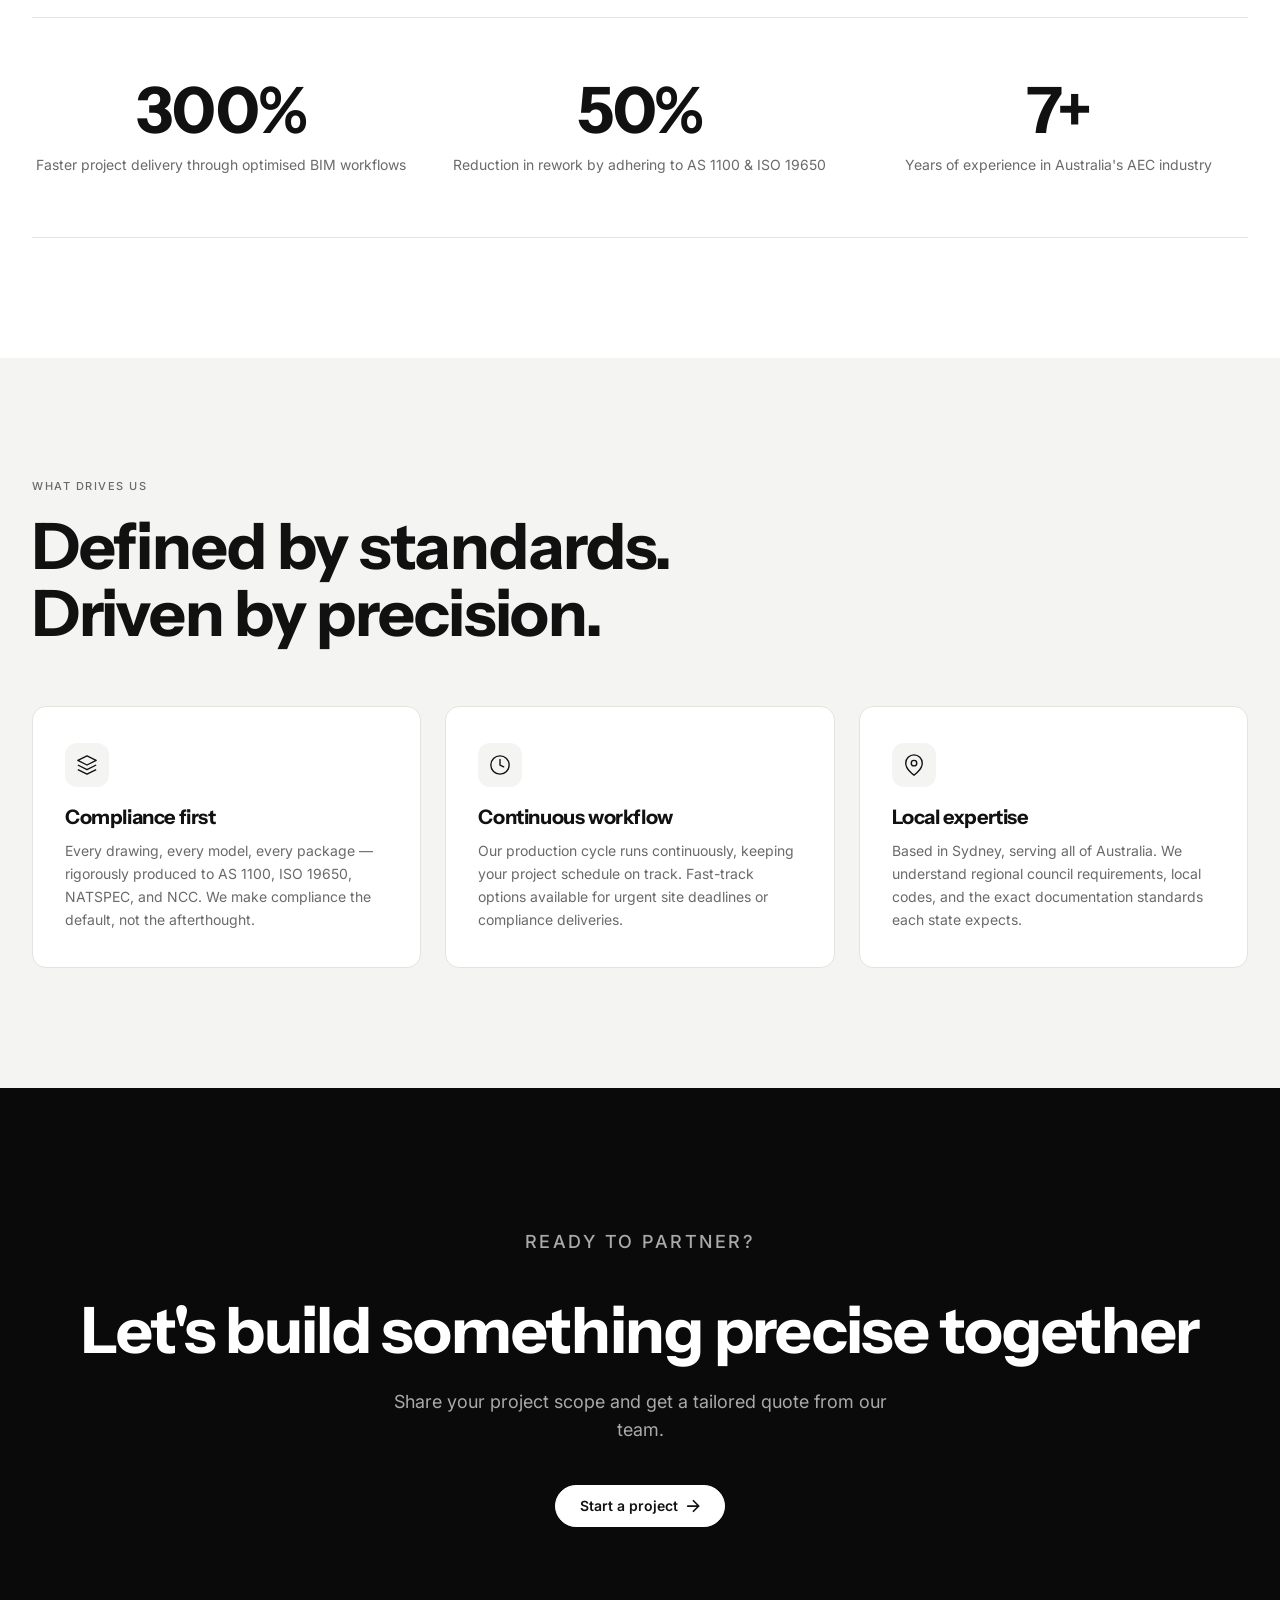
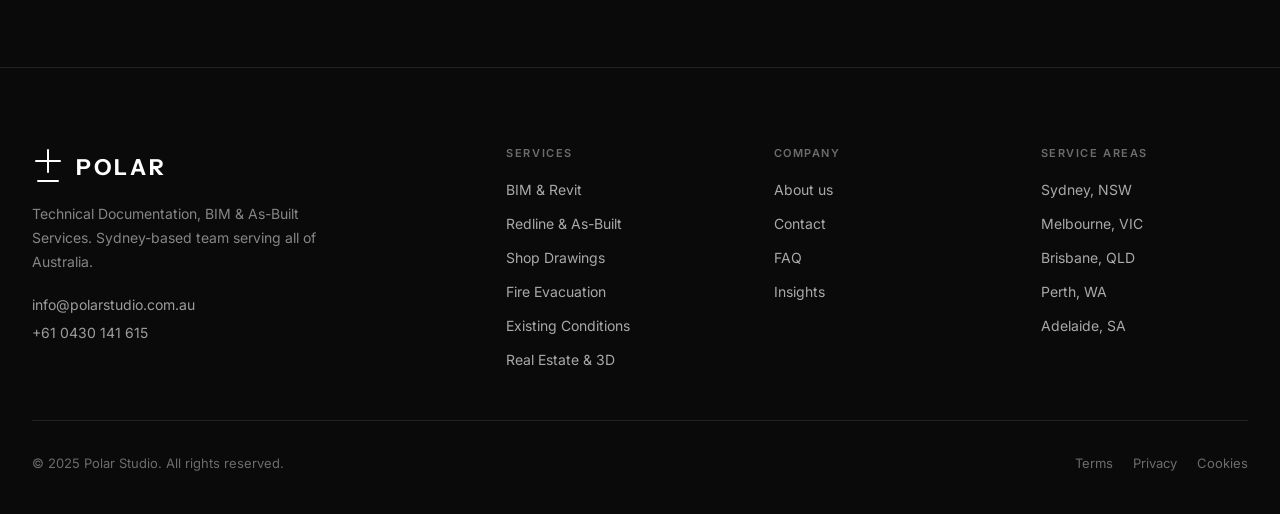
==== commit f42b17d7: "Add files via upload" ====
--- a/about.html
+++ b/about.html
@@ -1,10 +1,11 @@
 <!DOCTYPE html>
-<html lang="en-AU">
+<html lang="en">
 <head>
 <meta charset="UTF-8"/>
 <meta name="viewport" content="width=device-width, initial-scale=1.0"/>
 <title>About Polar Studio | BIM & Technical Drafting Experts Australia</title>
 <meta name="description" content="Polar Studio is driven by experienced architects and engineers with 7+ years in BIM, technical drafting and As-Built services. AS 1100 & ISO 19650 compliant. Sydney-based, serving Australia."/>
+<meta name="keywords" content="Polar Studio about, BIM experts Australia, technical drafting Sydney, AEC drafting team, ISO 19650 certified"/>
 <meta property="og:title" content="About Polar Studio | AEC Drafting Experts"/>
 <meta property="og:description" content="7+ years delivering technical excellence in BIM, drafting and As-Built documentation across Australia."/>
 <link rel="canonical" href="https://polarstudio.com.au/about.html"/>
@@ -13,16 +14,6 @@
 <link rel="preconnect" href="https://fonts.gstatic.com" crossorigin/>
 <link href="https://fonts.googleapis.com/css2?family=Instrument+Sans:wght@400;500;600;700&family=Inter:wght@300;400;500;600;700&display=swap" rel="stylesheet"/>
 <link rel="stylesheet" href="polar.css"/>
-
-<!-- Google Analytics 4 -->
-<script async src="https://www.googletagmanager.com/gtag/js?id=G-6DPJ8CY549"></script>
-<script>
-  window.dataLayer = window.dataLayer || [];
-  function gtag(){dataLayer.push(arguments);}
-  gtag('js', new Date());
-  gtag('config', 'G-6DPJ8CY549');
-</script>
-
 <style>
 /* About-specific */
 .values-grid { display: grid; grid-template-columns: repeat(3, 1fr); gap: 24px; margin-top: 60px; }
@@ -108,25 +99,7 @@
 <section class="section section-white">
   <div class="container">
     <div class="mission-row">
-      <svg class="mission-img" viewBox="0 0 400 500" fill="none" xmlns="http://www.w3.org/2000/svg" role="img" aria-label="Polar Studio technical team">
-        <rect width="400" height="500" fill="#f4f4f2"/>
-        <g opacity="0.06">
-          <line x1="0" y1="100" x2="400" y2="100" stroke="#111" stroke-width="1"/>
-          <line x1="0" y1="200" x2="400" y2="200" stroke="#111" stroke-width="1"/>
-          <line x1="0" y1="300" x2="400" y2="300" stroke="#111" stroke-width="1"/>
-          <line x1="0" y1="400" x2="400" y2="400" stroke="#111" stroke-width="1"/>
-          <line x1="100" y1="0" x2="100" y2="500" stroke="#111" stroke-width="1"/>
-          <line x1="200" y1="0" x2="200" y2="500" stroke="#111" stroke-width="1"/>
-          <line x1="300" y1="0" x2="300" y2="500" stroke="#111" stroke-width="1"/>
-        </g>
-        <g transform="translate(200, 250)">
-          <circle cx="0" cy="0" r="60" fill="white" stroke="#111" stroke-width="2"/>
-          <path d="M0,-40 L0,-20 M-40,0 L-20,0 M40,0 L20,0 M0,20 L0,40" stroke="#2756ff" stroke-width="2" stroke-linecap="round"/>
-          <circle cx="0" cy="0" r="8" fill="#2756ff"/>
-        </g>
-        <text x="200" y="350" font-family="Instrument Sans, sans-serif" font-size="14" font-weight="600" fill="#111" text-anchor="middle">PRECISION DOCUMENTATION</text>
-        <text x="200" y="375" font-family="Inter, sans-serif" font-size="11" fill="#6a6a6a" text-anchor="middle">Sydney-based • ISO 19650 • AS 1100</text>
-      </svg>
+      <img class="mission-img" src="assets/images/about/team-office.jpg" alt="Polar Studio technical drafting team Australia" loading="lazy"/>
       <div>
         <p class="eyebrow">Our Story</p>
         <h2 class="h2" style="margin-bottom:24px;">Built on 7 years of hands-on AEC experience</h2>
@@ -210,7 +183,7 @@
         </a>
         <p class="footer-desc">Technical Documentation, BIM &amp; As-Built Services. Sydney-based team serving all of Australia.</p>
         <div class="footer-contact">
-          <a href="mailto:polar.estudio.arquitectura@gmail.com">polar.estudio.arquitectura@gmail.com</a>
+          <a href="mailto:info@polarstudio.com.au">info@polarstudio.com.au</a>
           <a href="tel:+610430141615">+61 0430 141 615</a>
         </div>
       </div>
